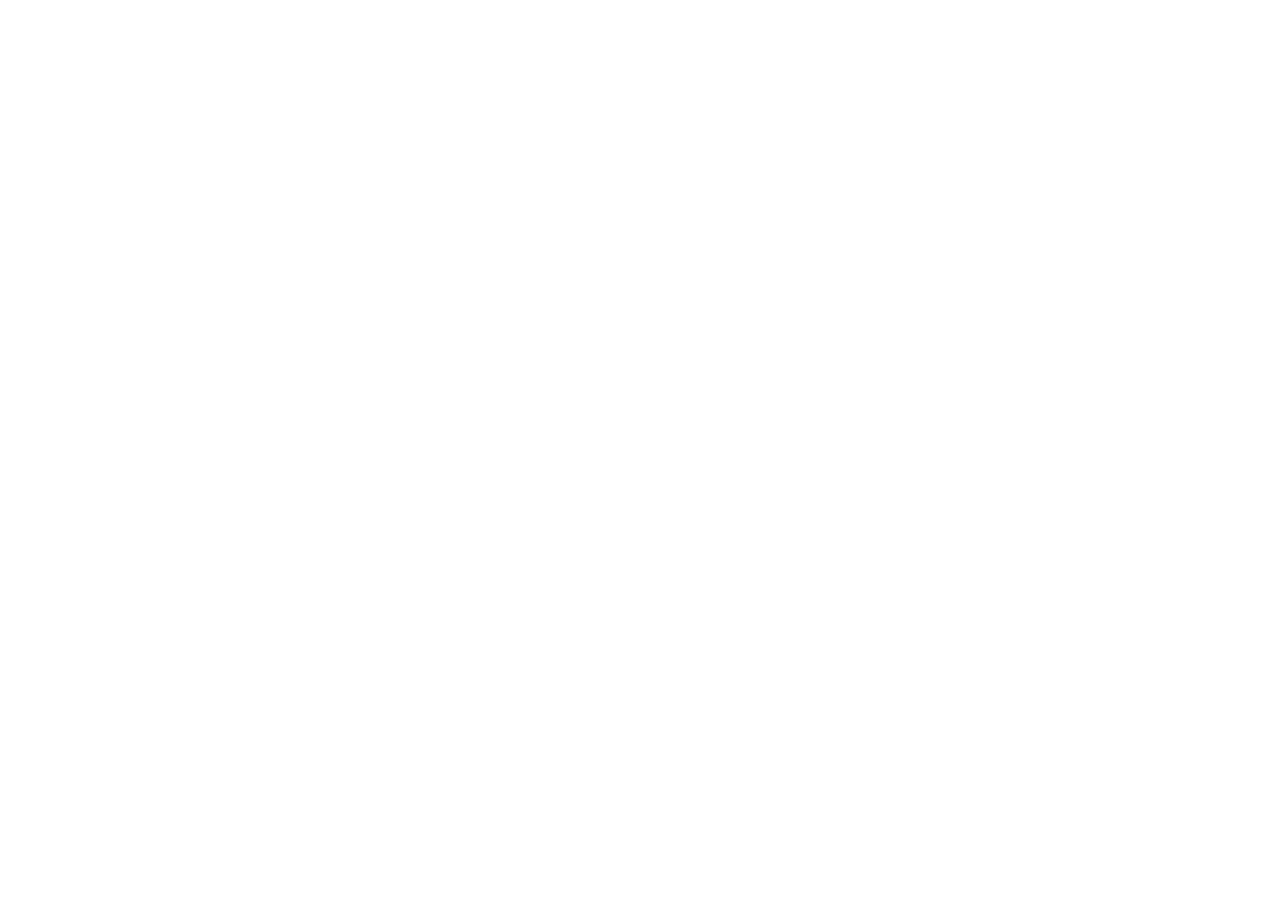
==== index.html @ 20afabe9 "First commit" ====
<!DOCTYPE html>
<html lang="en">
<head>
    <meta charset="UTF-8">
    <meta name="viewport" content="width=device-width, initial-scale=1.0">
    <title>Document</title>
</head>
<body>
    
</body>
</html>
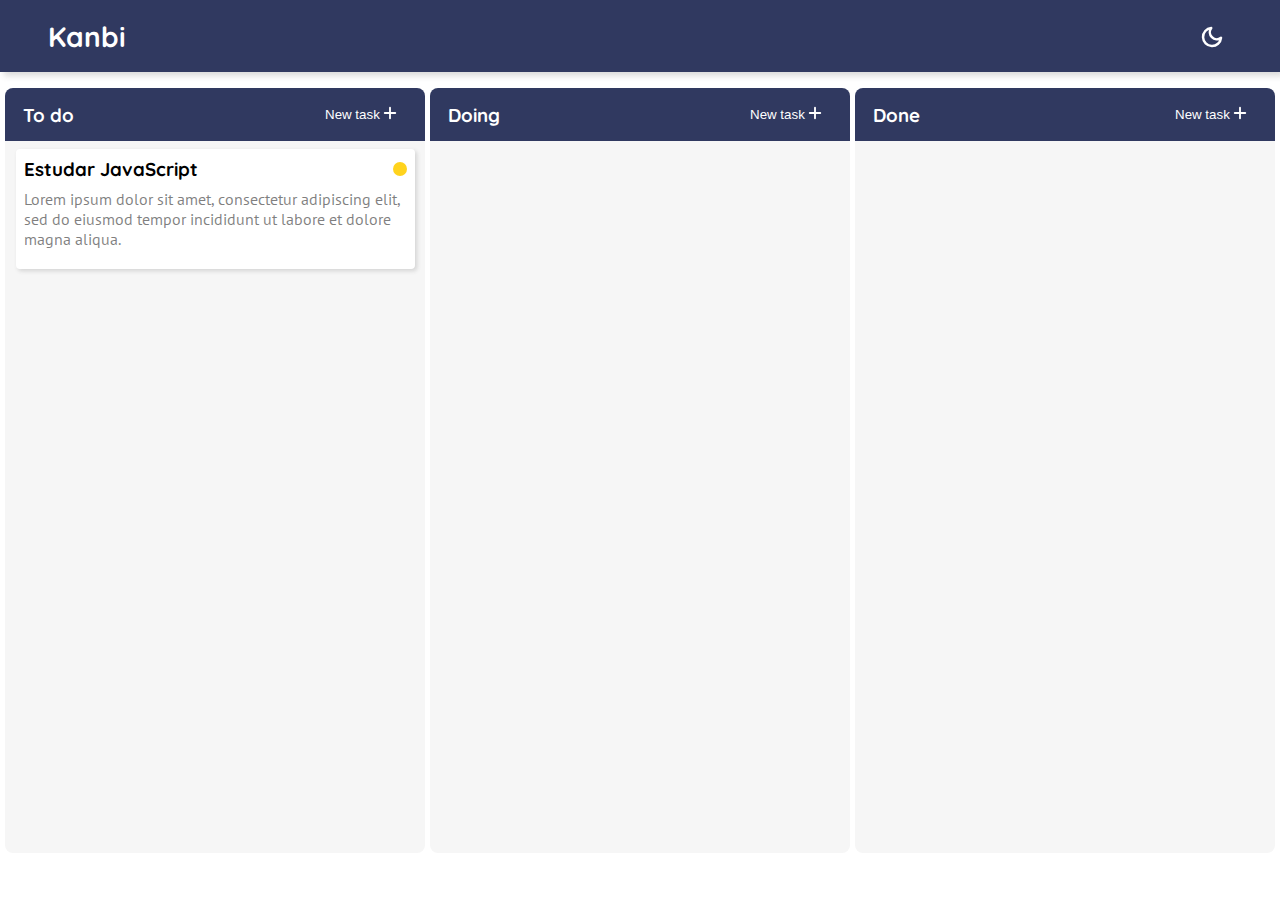
==== commit 75e06adc: "Main interface completed" ====
--- a/index.html
+++ b/index.html
@@ -3,9 +3,46 @@
 <head>
     <meta charset="UTF-8">
     <meta name="viewport" content="width=device-width, initial-scale=1.0">
+    <link href="https://fonts.googleapis.com/css2?family=PT+Sans&family=Quicksand:wght@400;600&display=swap" rel="stylesheet">
+    <link rel="stylesheet" href="styles/main.css">
+    <link rel="stylesheet" href="styles/card.css">
     <title>Document</title>
 </head>
 <body>
-    
+    <header>
+        <h1>Kanbi</h1>
+        <button id="themeSwitch"><img src="icons/moon.svg" alt="theme icon" id="themeIcon"></button>
+    </header>
+
+    <main class="main-container">
+        <div class="tasks-container">
+            <div class="container-header">
+                <h3>To do</h3>
+                <button>New task<i><img src="icons/plus.svg" alt=""></i></button>
+            </div>
+            <div class="card" draggable="true">
+                <div class="card-header">
+                    <h3>Estudar JavaScript</h3>
+                    <span class="priority"></span>
+                </div>
+                <p>Lorem ipsum dolor sit amet, consectetur adipiscing elit, sed do eiusmod tempor incididunt ut labore
+                    et dolore magna aliqua. 
+                </p>
+            </div>
+        </div>
+        <div class="tasks-container">
+            <div class="container-header">
+                <h3>Doing</h3>
+                <button>New task<i><img src="icons/plus.svg" alt=""></i></button>
+            </div>
+        </div>
+        <div class="tasks-container">
+            <div class="container-header">
+                <h3>Done</h3>
+                <button>New task<i><img src="icons/plus.svg" alt=""></i></button>
+            </div>
+        </div>
+    </main>
+    <script src="scripts/index.js"></script>
 </body>
 </html>--- a/styles/main.css
+++ b/styles/main.css
@@ -0,0 +1,90 @@
+*{
+    margin: 0;
+    padding: 0;
+    box-sizing: border-box;
+}
+
+:root{
+    --primary-color: #303960;
+    --bg-color: #F6F6F6;
+}
+
+body{
+    font-family: 'Quicksand', sans-serif;
+    font-weight: medium;
+}
+
+button{
+    background: none;
+    border: none;
+    cursor: pointer;
+}
+
+button:hover{
+    background-color: rgba(98, 173, 216, 0.377);
+}
+
+header{
+    background-color: var(--primary-color);
+    display: flex;
+    align-items: center;
+    justify-content: space-between;
+    color: white;
+    padding: 12px 48px;
+    width: 100%;
+    box-shadow: 4px 4px 6px #3a3a3a2f;
+}
+
+header h1{
+    font-size: 28px;
+}
+header button{
+    margin-top: 5px;
+    padding: 8px;
+    border-radius: 4px;
+    outline: none;
+}
+
+.main-container{
+    display: flex;
+    align-items: center;
+    justify-content: space-evenly;
+    margin: auto;
+}
+
+.tasks-container{
+    background-color: var(--bg-color);
+    height: 85vh;
+    width: 100%;
+    max-width: 420px;
+    margin-top: 16px;
+    border-radius: 8px;
+}
+
+.tasks-container .container-header{
+    background-color: var(--primary-color);
+    display: flex;
+    align-items: center;
+    justify-content: space-between;
+    color: white;
+    border-radius: 8px 8px 0 0;
+    padding: 12px 18px; 
+}
+
+
+
+.tasks-container .container-header button{
+    border: none;
+    background: none;
+    display: flex;
+    align-items: center;
+    justify-content: space-between;
+    color: white;
+    width: 90px;
+    border-radius: 4px;
+    padding: 4px 8px;
+}
+
+.tasks-container .container-header button:hover{
+    background-color: rgba(98, 173, 216, 0.377);
+}
--- a/styles/card.css
+++ b/styles/card.css
@@ -0,0 +1,47 @@
+*{
+    margin: 0;
+    padding: 0;
+    box-sizing: border-box;
+}
+.card{
+    background-color: #FFFFFF;
+    height: 120px;
+    width: 95%;
+    margin: 8px auto;
+    padding: 8px;
+    border-radius: 4px;
+    box-shadow: 2px 2px 4px #3a3a3a2f;
+    cursor: pointer;
+}
+
+.card:hover{
+    border: 1px solid #62ADD8;
+}
+
+.card .priority{
+    height: 14px;
+    width: 14px;
+    border-radius: 50%;
+    background-color: #FFD31D;
+}
+
+.card .card-header{
+    display: flex;
+    justify-content: space-between;
+    align-items: center;
+    margin-bottom: 8px;
+}
+
+.card h3{
+    font-weight: medium;
+}
+
+.card p{
+    font-family: 'PT Sans', sans-serif;
+    color: rgba(0, 0, 0, 0.5);
+}
+
+.dark-card{
+    color: white;
+    background-color: #374955;
+}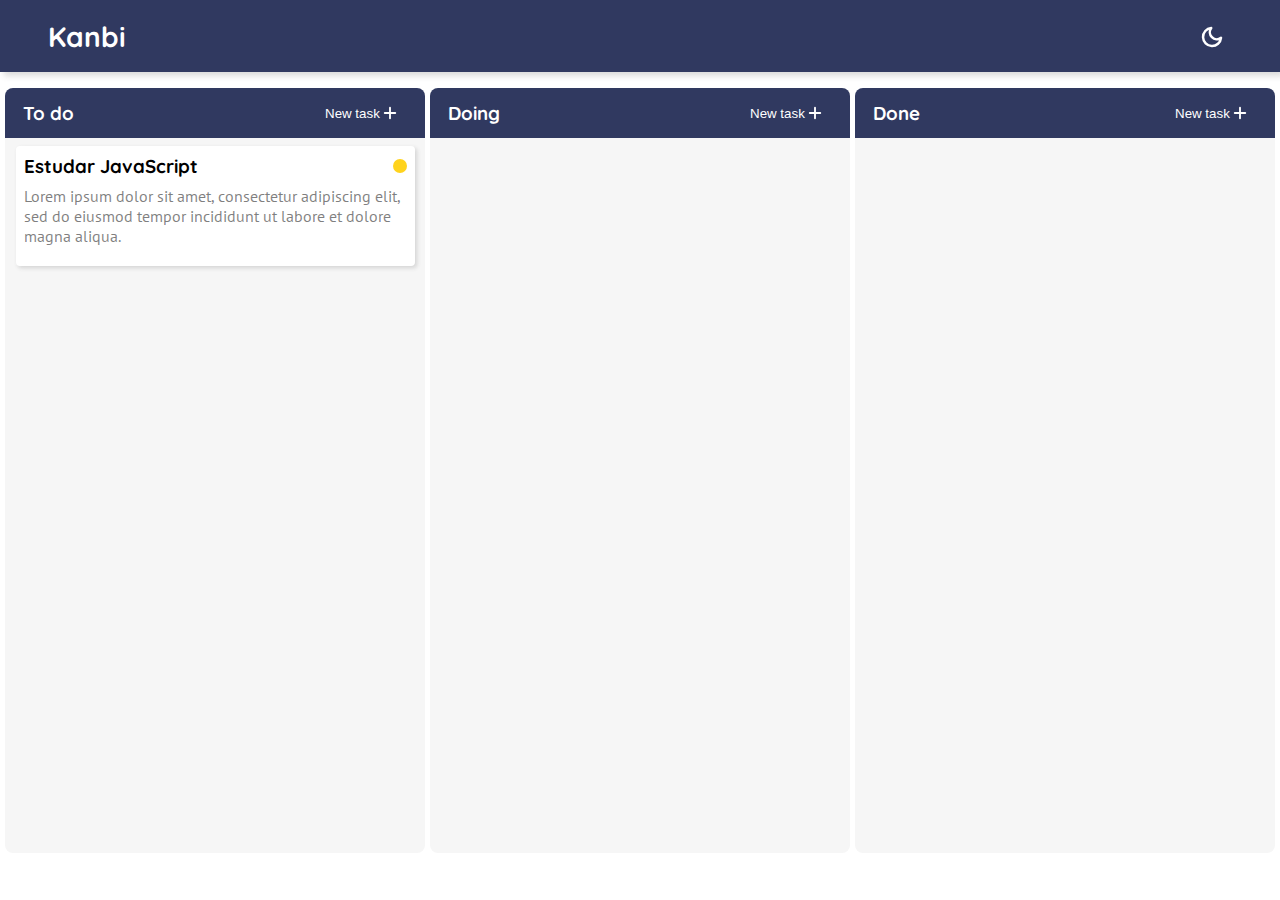
==== commit df68d1e5: "Working on add new task feature" ====
--- a/index.html
+++ b/index.html
@@ -15,10 +15,10 @@
     </header>
 
     <main class="main-container">
-        <div class="tasks-container">
+        <div class="tasks-container todo">
             <div class="container-header">
                 <h3>To do</h3>
-                <button>New task<i><img src="icons/plus.svg" alt=""></i></button>
+                <button class="newTask">New task<img src="icons/plus.svg" alt=""></button>
             </div>
             <div class="card" draggable="true">
                 <div class="card-header">
@@ -30,19 +30,55 @@
                 </p>
             </div>
         </div>
-        <div class="tasks-container">
+        <div class="tasks-container doing">
             <div class="container-header">
                 <h3>Doing</h3>
-                <button>New task<i><img src="icons/plus.svg" alt=""></i></button>
+                <button class="newTask">New task<img src="icons/plus.svg" alt=""></button>
             </div>
         </div>
-        <div class="tasks-container">
+        <div class="tasks-container done">
             <div class="container-header">
                 <h3>Done</h3>
-                <button>New task<i><img src="icons/plus.svg" alt=""></i></button>
+                <button class="newTask">New task<img src="icons/plus.svg" alt=""></button>
             </div>
         </div>
     </main>
+
+    <div class="create-task-modal">
+        <div class="create-task-form">
+            <button class="btnClose"><img src="icons/x.svg" alt=""></button>
+            <div class="input-task">
+                <h3>Título da tarefa</h3>
+                <input type="text" name="" id="task-title">
+            </div>
+            <div class="input-task">
+                <h3>Descrição da tarefa</h3>
+                <input type="text" name=""id="task-description">
+            </div>
+            <div class="priority-form">
+                
+                <h3>Prioridade</h3>
+                <input type="radio" id="min" name="gender" value="1" class="priority-selector">
+                <label for="min">Baixa</label>
+                <input type="radio" id="media" name="gender" value="2" class="priority-selector">
+                <label for="meddia">Média</label>
+                <input type="radio" id="max" name="gender" value="3" class="priority-selector">
+                <label for="max">Máxima</label>
+                
+                <!--
+                <h3>Prioridade</h3>
+                <span class="priority-selector min"></span>
+                <h4>Minima</h4>
+                <span class="priority-selector medium"></span>
+                <h4>Média</h4>
+                <span class="priority-selector max"></span>
+                <h4>Maxima</h4>
+                -->
+            </div>
+            <button class="btnAddTask">Adicionar nova tarefa</button>
+        </div>
+    </div>
+
     <script src="scripts/index.js"></script>
 </body>
 </html>--- a/styles/main.css
+++ b/styles/main.css
@@ -71,7 +71,9 @@
     padding: 12px 18px; 
 }
 
-
+.tasks-container .container-header img{
+    pointer-events: none;
+}
 
 .tasks-container .container-header button{
     border: none;
@@ -85,6 +87,129 @@
     padding: 4px 8px;
 }
 
+
 .tasks-container .container-header button:hover{
     background-color: rgba(98, 173, 216, 0.377);
 }
+
+/*MODAL STYLES*/
+
+.create-task-modal{
+    position: absolute;
+    top: 0;
+    width: 100vw;
+    height: 100vh;
+    background-color: rgba(0, 0, 0, 0.205);
+    display: flex;
+    justify-content: center;
+    align-items: center;
+    display: none;
+}
+
+.create-task-form{
+    width: 600px;
+    height: 500px;
+    background-color: rgb(255, 255, 255);
+    border-radius: 8px;
+    display: flex;
+    flex-direction: column;
+    align-items: center;
+    justify-content: space-between;
+    padding-top: 16px;
+}
+
+.create-task-form .input-task{
+    width: 90%;
+    text-align: start;
+}
+
+.create-task-form input{
+    background-color: #F6F6F6;
+    width: 100%;
+    height: 48px;
+    border-radius: 4px;
+    border-style: none;
+    outline-color: rgba(98, 173, 216, 0.377);
+}
+
+
+.create-task-form .input-task h3{
+    margin-bottom: 8px;
+}
+
+.create-task-form #task-description{
+    height: 96px;
+}
+
+.create-task-form button{
+    color: #FFFFFF;
+    width: 100%;
+    border-radius: 0 0 8px 8px;
+    border: none;
+    padding: 18px 0;
+    background-color: var(--primary-color);
+    font-weight: 700;
+    font-family: 'Quicksand', sans-serif;
+}
+
+.create-task-form button:hover{
+    background-color: #414d81;
+}
+
+.create-task-form .priority-form {
+    display: flex;
+    align-items: center;
+    width: 90%;
+}
+
+.create-task-form .priority-form .priority-selector{
+    background: var(--primary-color);
+    cursor: pointer;
+    display: block;
+    height: 32px;
+    margin-left: 32px;
+}
+
+.create-task-form .priority-form  h3{
+    margin-right: 24px;
+    pointer-events: none;
+}
+
+.create-task-form .priority-form .priority-selector:hover{
+    background-color: red;
+}
+
+.create-task-form .priority-form h4{
+    margin-left: 8px;
+}
+
+
+.create-task-form .priority-form .priority-selector.min{
+    background-color: #50D890;
+}
+
+.create-task-form .priority-form .priority-selector.medium{
+    background-color: #FFD31D;
+}
+
+.create-task-form .priority-form .priority-selector.max{
+    background-color: #EE2641;
+}
+
+.create-task-modal.show{
+    display: flex;
+}
+
+.create-task-form .btnClose{
+    border-radius: 4px;
+    margin: 0 5% 0 0;
+    padding: 4px;
+    background: none;
+    height: 32px;
+    width: 32px;
+    align-self: flex-end;
+}
+
+.create-task-form .btnClose:hover{
+    background-color: rgba(98, 173, 216, 0.377);;
+}
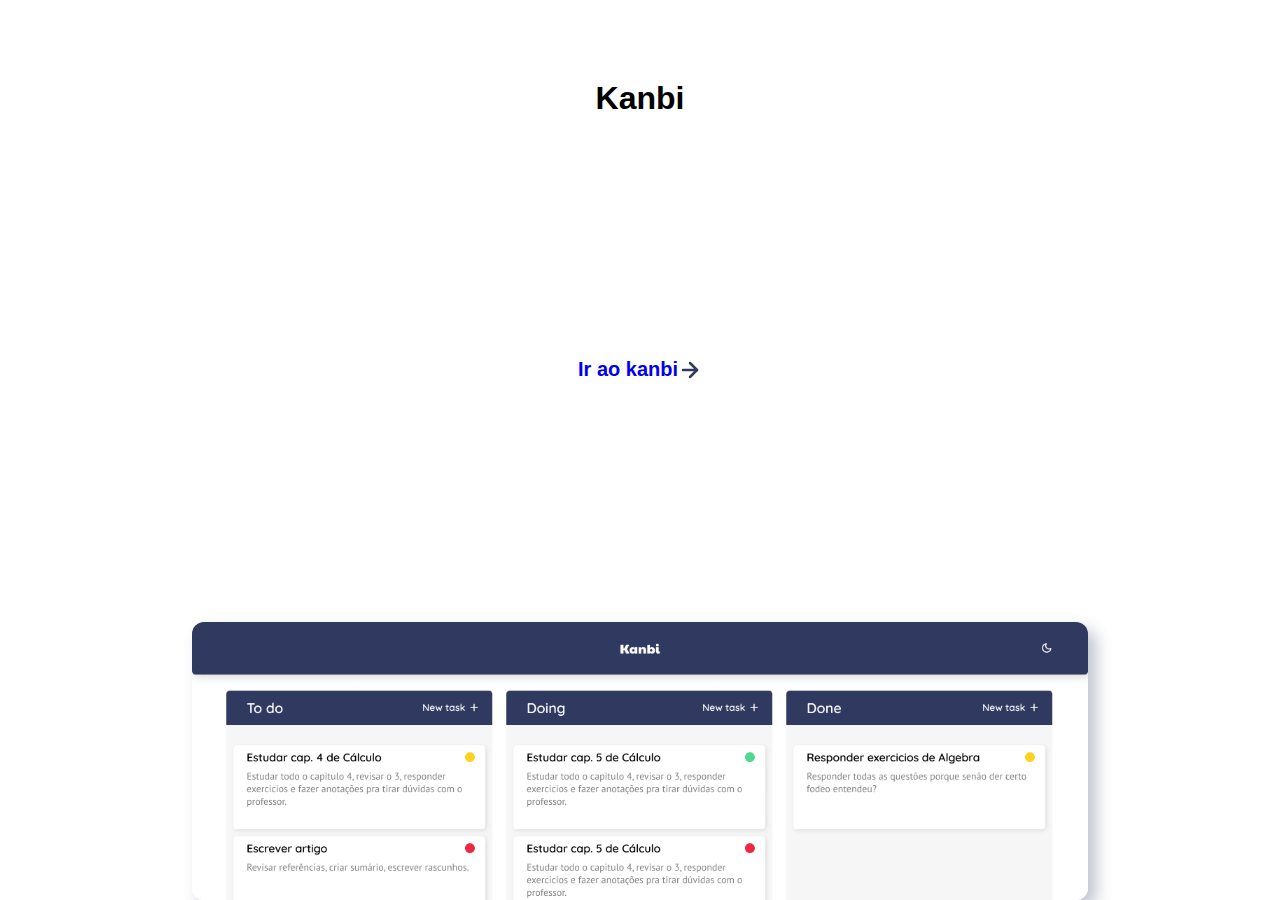
==== commit 1ff128d9: "Solved bugs and added landing page" ====
--- a/index.html
+++ b/index.html
@@ -3,82 +3,15 @@
 <head>
     <meta charset="UTF-8">
     <meta name="viewport" content="width=device-width, initial-scale=1.0">
-    <link href="https://fonts.googleapis.com/css2?family=PT+Sans&family=Quicksand:wght@400;600&display=swap" rel="stylesheet">
     <link rel="stylesheet" href="styles/main.css">
-    <link rel="stylesheet" href="styles/card.css">
     <title>Document</title>
 </head>
 <body>
-    <header>
+    <div class="home-container">
         <h1>Kanbi</h1>
-        <button id="themeSwitch"><img src="icons/moon.svg" alt="theme icon" id="themeIcon"></button>
-    </header>
+        <a href="app.html">Ir ao kanbi<img src="icons/arrow-right.svg" alt=""></a>
 
-    <main class="main-container">
-        <div class="tasks-container todo">
-            <div class="container-header">
-                <h3>To do</h3>
-                <button class="newTask">New task<img src="icons/plus.svg" alt=""></button>
-            </div>
-            <div class="card" draggable="true">
-                <div class="card-header">
-                    <h3>Estudar JavaScript</h3>
-                    <span class="priority"></span>
-                </div>
-                <p>Lorem ipsum dolor sit amet, consectetur adipiscing elit, sed do eiusmod tempor incididunt ut labore
-                    et dolore magna aliqua. 
-                </p>
-            </div>
-        </div>
-        <div class="tasks-container doing">
-            <div class="container-header">
-                <h3>Doing</h3>
-                <button class="newTask">New task<img src="icons/plus.svg" alt=""></button>
-            </div>
-        </div>
-        <div class="tasks-container done">
-            <div class="container-header">
-                <h3>Done</h3>
-                <button class="newTask">New task<img src="icons/plus.svg" alt=""></button>
-            </div>
-        </div>
-    </main>
-
-    <div class="create-task-modal">
-        <div class="create-task-form">
-            <button class="btnClose"><img src="icons/x.svg" alt=""></button>
-            <div class="input-task">
-                <h3>Título da tarefa</h3>
-                <input type="text" name="" id="task-title">
-            </div>
-            <div class="input-task">
-                <h3>Descrição da tarefa</h3>
-                <input type="text" name=""id="task-description">
-            </div>
-            <div class="priority-form">
-                
-                <h3>Prioridade</h3>
-                <input type="radio" id="min" name="gender" value="1" class="priority-selector">
-                <label for="min">Baixa</label>
-                <input type="radio" id="media" name="gender" value="2" class="priority-selector">
-                <label for="meddia">Média</label>
-                <input type="radio" id="max" name="gender" value="3" class="priority-selector">
-                <label for="max">Máxima</label>
-                
-                <!--
-                <h3>Prioridade</h3>
-                <span class="priority-selector min"></span>
-                <h4>Minima</h4>
-                <span class="priority-selector medium"></span>
-                <h4>Média</h4>
-                <span class="priority-selector max"></span>
-                <h4>Maxima</h4>
-                -->
-            </div>
-            <button class="btnAddTask">Adicionar nova tarefa</button>
-        </div>
+        <img src="icons/background.png" alt="" id="home-bg">
     </div>
-
-    <script src="scripts/index.js"></script>
 </body>
 </html>--- a/styles/main.css
+++ b/styles/main.css
@@ -91,6 +91,37 @@
 .tasks-container .container-header button:hover{
     background-color: rgba(98, 173, 216, 0.377);
 }
+
+
+.home-container{
+    width: 100vw;
+    height: 100vh;
+    display: flex;
+    flex-direction: column;
+    align-items: center;
+    justify-content: space-between;
+}
+
+.home-container h1{
+    margin-top: 80px;
+}
+
+.home-container a{
+    font-size: 20px;
+    font-weight: bold;
+    text-decoration: none;
+    display: flex;
+    align-items: center;
+}
+.home-container #home-bg{
+    width: 70%;
+    height: auto;
+    border-radius: 12px;
+    box-shadow: 8px 8px 16px #3039604d;
+}
+
+
+
 
 /*MODAL STYLES*/
 
@@ -183,19 +214,6 @@
     margin-left: 8px;
 }
 
-
-.create-task-form .priority-form .priority-selector.min{
-    background-color: #50D890;
-}
-
-.create-task-form .priority-form .priority-selector.medium{
-    background-color: #FFD31D;
-}
-
-.create-task-form .priority-form .priority-selector.max{
-    background-color: #EE2641;
-}
-
 .create-task-modal.show{
     display: flex;
 }
